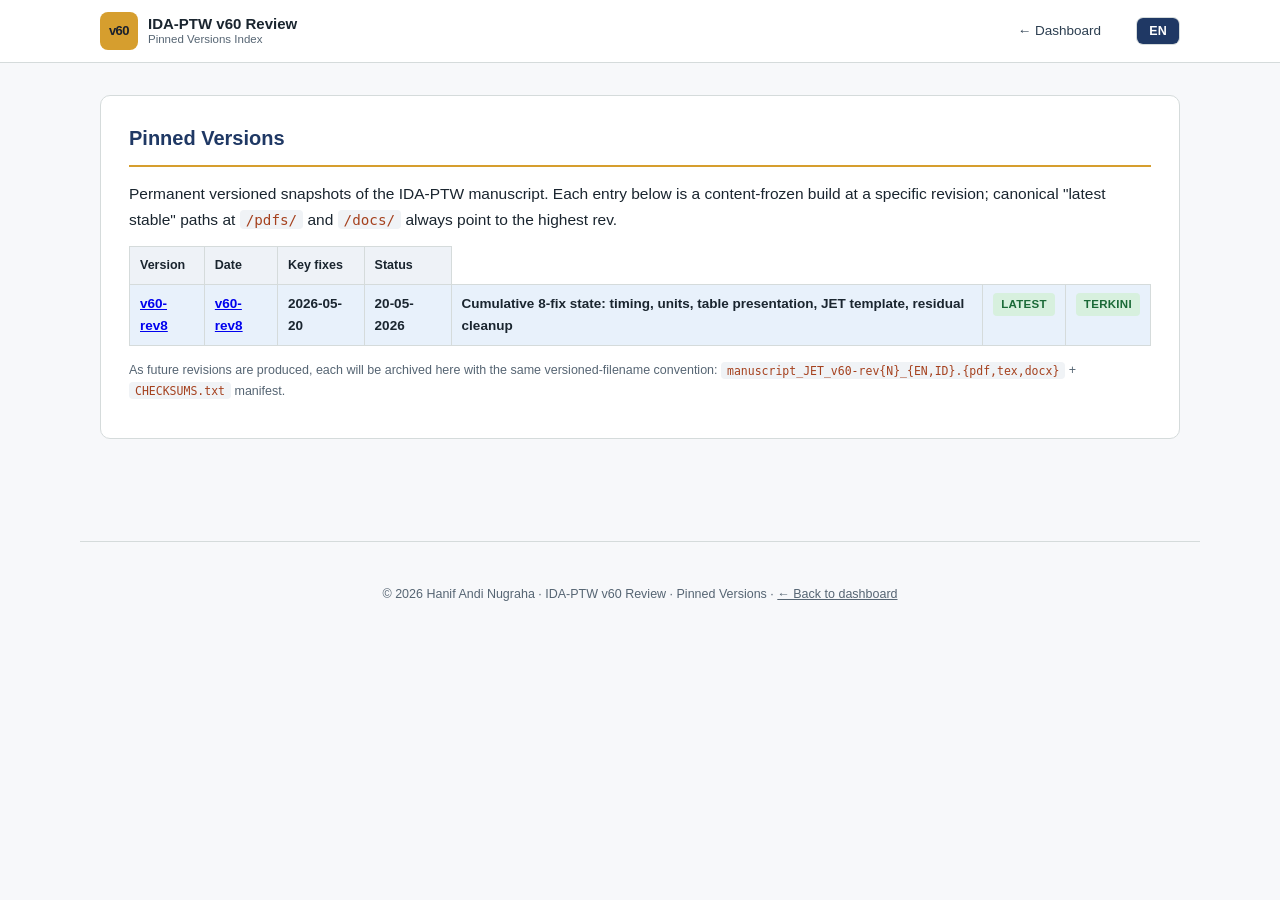
==== versions/index.html @ 470a066e "Add index.html landing pages to /versions/ and /versions/v60-rev8/ User reported HTTP 404 at:   http" ====
<!doctype html>
<html lang="en">
<head>
<meta charset="utf-8">
<meta name="viewport" content="width=device-width, initial-scale=1">
<title>Pinned Versions — IDA-PTW v60 Review</title>
<meta name="robots" content="noindex,nofollow">
<link rel="stylesheet" href="../assets/css/style.css">
</head>
<body class="lang-id">

<header class="top">
  <div class="wrap">
    <a class="brand" href="../index.html" data-keep-lang>
      <div class="brand-mark">v60</div>
      <div class="brand-text">
        <b data-lang="en">IDA-PTW v60 Review</b>
        <b data-lang="id">Tinjauan IDA-PTW v60</b>
        <span data-lang="en">Pinned Versions Index</span>
        <span data-lang="id">Indeks Versi Terkunci</span>
      </div>
    </a>
    <nav class="nav">
      <a href="../index.html" data-keep-lang data-lang="en">← Dashboard</a>
      <a href="../index.html" data-keep-lang data-lang="id">← Beranda</a>
    </nav>
    <div class="lang-toggle" role="tablist" aria-label="Language">
      <button data-lang="en">EN</button>
      <button data-lang="id">ID</button>
    </div>
  </div>
</header>

<main>
  <section class="card">
    <h2 data-lang="en">Pinned Versions</h2>
    <h2 data-lang="id">Versi Terkunci</h2>
    <p data-lang="en">Permanent versioned snapshots of the IDA-PTW manuscript. Each entry below is a content-frozen build at a specific revision; canonical "latest stable" paths at <code>/pdfs/</code> and <code>/docs/</code> always point to the highest rev.</p>
    <p data-lang="id">Snapshot berversi permanen dari manuskrip IDA-PTW. Setiap entri di bawah adalah build yang konten-nya dibekukan pada revisi tertentu; path kanonik "latest stable" di <code>/pdfs/</code> dan <code>/docs/</code> selalu mengacu ke rev tertinggi.</p>

    <div class="table-wrap">
    <table>
    <thead><tr>
      <th data-lang="en">Version</th><th data-lang="id">Versi</th>
      <th data-lang="en">Date</th><th data-lang="id">Tanggal</th>
      <th data-lang="en">Key fixes</th><th data-lang="id">Fix utama</th>
      <th data-lang="en">Status</th><th data-lang="id">Status</th>
    </tr></thead>
    <tbody>
    <tr class="highlight">
      <td><a href="v60-rev8/"><b>v60-rev8</b></a></td>
      <td><a href="v60-rev8/"><b>v60-rev8</b></a></td>
      <td>2026-05-20</td>
      <td>20-05-2026</td>
      <td data-lang="en">Cumulative 8-fix state: timing, units, table presentation, JET template, residual cleanup</td>
      <td data-lang="id">Cumulative 8-fix: timing, satuan, presentasi tabel, template JET, pembersihan residual</td>
      <td><span class="badge b-ok">LATEST</span></td>
      <td><span class="badge b-ok">TERKINI</span></td>
    </tr>
    </tbody>
    </table>
    </div>

    <p class="small muted" data-lang="en">As future revisions are produced, each will be archived here with the same versioned-filename convention: <code>manuscript_JET_v60-rev{N}_{EN,ID}.{pdf,tex,docx}</code> + <code>CHECKSUMS.txt</code> manifest.</p>
    <p class="small muted" data-lang="id">Setiap revisi masa depan akan diarsipkan di sini dengan konvensi nama file yang sama: <code>manuscript_JET_v60-rev{N}_{EN,ID}.{pdf,tex,docx}</code> + manifest <code>CHECKSUMS.txt</code>.</p>
  </section>
</main>

<footer class="site">
  <p>
    <span data-lang="en">© 2026 Hanif Andi Nugraha · IDA-PTW v60 Review · Pinned Versions · <a href="../index.html" data-keep-lang>← Back to dashboard</a></span>
    <span data-lang="id">© 2026 Hanif Andi Nugraha · Tinjauan IDA-PTW v60 · Versi Terkunci · <a href="../index.html" data-keep-lang>← Kembali ke beranda</a></span>
  </p>
</footer>

<script src="../assets/js/i18n.js"></script>
</body>
</html>
---- assets/css/style.css ----
/* =========  IDA-PTW v60 Review Portal — Shared Stylesheet  ========= */
* { box-sizing: border-box; }
:root{
  --c-ink:#1a252f;
  --c-ink-soft:#2c3e50;
  --c-muted:#566573;
  --c-subtle:#7f8c8d;
  --c-line:#d5dbdb;
  --c-line-soft:#e6e9eb;
  --c-accent:#1f3864;
  --c-accent-2:#2574a9;
  --c-gold:#d69e2e;
  --c-gold-soft:#fff4e0;
  --c-success:#27ae60;
  --c-warn:#e67e22;
  --c-danger:#c0392b;
  --c-bg:#f7f8fa;
  --c-card:#ffffff;
  --c-hero:linear-gradient(135deg,#1f3864 0%,#2574a9 100%);
  --max:1120px;
  --r:10px;
}
html{scroll-behavior:smooth}
body{
  margin:0; font-family:-apple-system,BlinkMacSystemFont,"Segoe UI",Roboto,"Helvetica Neue",Arial,sans-serif;
  font-size:15.5px; line-height:1.65; color:var(--c-ink);
  background:var(--c-bg);
}

/* ==== Header ==== */
.top{
  background:var(--c-card); border-bottom:1px solid var(--c-line);
  position:sticky; top:0; z-index:100;
  backdrop-filter:blur(6px);
}
.top .wrap{
  max-width:var(--max); margin:0 auto; padding:12px 20px;
  display:flex; align-items:center; gap:16px;
}
.brand{display:flex; align-items:center; gap:10px; text-decoration:none; color:var(--c-ink);}
.brand-mark{
  width:38px; height:38px; border-radius:8px; display:grid; place-items:center;
  background:var(--c-gold); color:#1a202c; font-weight:800; font-size:13px;
  letter-spacing:-0.5px;
}
.brand-text{line-height:1.18}
.brand-text b{display:block; font-size:15px; font-weight:700}
.brand-text span{display:block; font-size:11.5px; color:var(--c-muted)}

.nav{margin-left:auto; display:flex; gap:4px; flex-wrap:wrap; align-items:center}
.nav a{
  text-decoration:none; color:var(--c-ink-soft); font-size:13.5px; font-weight:500;
  padding:7px 11px; border-radius:6px; transition:all .15s;
}
.nav a:hover{background:var(--c-line-soft); color:var(--c-accent)}
.nav a.active{background:var(--c-accent); color:#fff}

.lang-toggle{
  display:inline-flex; border:1px solid var(--c-line); border-radius:7px;
  background:var(--c-bg); margin-left:8px; overflow:hidden;
}
.lang-toggle button{
  border:0; background:transparent; padding:6px 12px; font-size:12.5px;
  font-weight:600; color:var(--c-muted); cursor:pointer; min-width:42px;
  font-family:inherit;
}
.lang-toggle button.active{background:var(--c-accent); color:#fff}

/* ==== Hero ==== */
.hero{
  background:var(--c-hero); color:#fff; padding:60px 20px 68px;
}
.hero .wrap{max-width:var(--max); margin:0 auto}
.hero h1{margin:0 0 10px; font-size:28px; font-weight:800; letter-spacing:-0.5px; line-height:1.25}
.hero p.sub{margin:0; font-size:15px; opacity:0.92; max-width:820px}
.hero .meta{
  margin-top:22px; display:flex; gap:22px; flex-wrap:wrap; font-size:12.5px;
  opacity:0.92;
}
.hero .meta span strong{display:block; font-weight:600; opacity:0.75; text-transform:uppercase; letter-spacing:0.8px; font-size:10.5px; margin-bottom:2px}
.hero .meta span b{font-size:14px}

/* ==== Container ==== */
main{max-width:var(--max); margin:0 auto; padding:32px 20px 60px}
section.card{
  background:var(--c-card); border:1px solid var(--c-line); border-radius:var(--r);
  padding:26px 28px; margin-bottom:22px;
}
section.card h2{
  margin:0 0 14px; color:var(--c-accent); font-size:20px; font-weight:700;
  padding-bottom:10px; border-bottom:2px solid var(--c-gold);
}
section.card h3{margin:22px 0 10px; color:var(--c-ink); font-size:16.5px; font-weight:700}
section.card h4{margin:16px 0 6px; color:var(--c-ink-soft); font-size:14.5px; font-weight:600}
section.card p{margin:10px 0}

/* ==== Landing cards ==== */
.grid-docs{display:grid; grid-template-columns:repeat(auto-fit, minmax(260px, 1fr)); gap:18px; margin-top:10px}
.doc-card{
  background:var(--c-card); border:1px solid var(--c-line); border-radius:var(--r);
  padding:20px 22px; text-decoration:none; color:inherit; transition:all .18s;
  display:flex; flex-direction:column; min-height:190px; position:relative;
}
.doc-card:hover{border-color:var(--c-accent-2); box-shadow:0 6px 20px rgba(31,56,100,.09); transform:translateY(-2px)}
.doc-card .tag{
  position:absolute; top:14px; right:16px; font-size:10.5px; font-weight:700;
  padding:3px 8px; border-radius:4px; letter-spacing:0.5px;
  background:var(--c-line-soft); color:var(--c-muted);
}
.doc-card .tag.md{background:#fff4e0; color:#b87323}
.doc-card .tag.docx{background:#dce6f5; color:#1f3864}
.doc-card .tag.fig{background:#e4f6e8; color:#1e7a3e}
.doc-card .tag.pdf{background:#fae5e1; color:#8a2720}
.doc-card .tag.gold{background:var(--c-gold-soft); color:#7a5a12}
.doc-card h3{margin:0 0 6px; font-size:15.5px; color:var(--c-accent); font-weight:700}
.doc-card p{margin:4px 0 0; font-size:13.5px; color:var(--c-muted); flex:1}
.doc-card .open{margin-top:12px; font-size:12.5px; font-weight:600; color:var(--c-accent-2)}

/* ==== Tables ==== */
.table-wrap{overflow-x:auto; margin:14px 0}
table{
  border-collapse:collapse; width:100%; font-size:13.5px;
  background:var(--c-card);
}
th, td{
  border:1px solid var(--c-line); padding:8px 10px; text-align:left; vertical-align:top;
}
th{background:#eef2f7; font-weight:700; color:var(--c-ink); font-size:12.5px}
td.num, th.num{text-align:center; font-variant-numeric:tabular-nums}
tr.highlight td{background:#e8f1fb; font-weight:700}
tr.warn td{background:#fff4e0}
tr.ok td{background:#e6f7ec}

/* ==== Lists ==== */
ul, ol{padding-left:22px; margin:10px 0}
li{margin:5px 0}

/* ==== Inline elements ==== */
code{
  background:#f0f3f6; padding:1.5px 6px; border-radius:4px; font-size:0.92em;
  font-family:"SF Mono", Menlo, Consolas, monospace; color:#a5411e;
}
pre{
  background:#1a252f; color:#d4e7e4; padding:14px 16px; border-radius:6px;
  overflow-x:auto; font-size:12.5px; line-height:1.5;
}
pre code{background:transparent; color:inherit; padding:0}
blockquote{
  border-left:3px solid var(--c-accent-2); background:#f0f6fc;
  padding:8px 16px; margin:14px 0; color:var(--c-ink-soft); font-size:14px;
  border-radius:0 6px 6px 0;
}

/* ==== Severity badges ==== */
.badge{
  display:inline-block; padding:2px 8px; border-radius:4px; font-size:11.5px;
  font-weight:700; letter-spacing:0.3px; text-transform:uppercase;
}
.b-block{background:#fae5e1; color:#8a2720}
.b-major{background:#fff1d6; color:#a55e12}
.b-minor{background:#fff9df; color:#7a6515}
.b-ok{background:#d7f0de; color:#1a6a37}
.b-info{background:#dce6f5; color:#1f3864}

/* ==== Callouts ==== */
.callout{
  padding:12px 18px; border-radius:8px; margin:14px 0; font-size:14px;
  border-left:4px solid; display:flex; gap:12px;
}
.callout .ic{font-size:18px; flex-shrink:0}
.callout.important{background:#eef3fa; border-color:var(--c-accent-2); color:var(--c-ink-soft)}
.callout.warn{background:#fff6e5; border-color:var(--c-warn); color:#693911}
.callout.danger{background:#fbe9e4; border-color:var(--c-danger); color:#702319}
.callout.tip{background:#e6f7ec; border-color:var(--c-success); color:#1d5830}

/* ==== Buttons ==== */
.btn{
  display:inline-flex; align-items:center; gap:6px; padding:8px 14px;
  border-radius:6px; font-size:13px; font-weight:600; text-decoration:none;
  transition:all .15s; border:1px solid;
}
.btn-primary{background:var(--c-accent); color:#fff; border-color:var(--c-accent)}
.btn-primary:hover{background:var(--c-accent-2); border-color:var(--c-accent-2)}
.btn-outline{background:transparent; color:var(--c-accent); border-color:var(--c-accent)}
.btn-outline:hover{background:var(--c-accent); color:#fff}
.btn-gold{background:var(--c-gold); color:#1a202c; border-color:var(--c-gold)}
.btn-gold:hover{background:#b88728; border-color:#b88728; color:#fff}

/* ==== Button row ==== */
.btn-row{display:flex; flex-wrap:wrap; gap:8px; margin:14px 0}

/* ==== TL;DR card ==== */
.tldr{
  background:linear-gradient(135deg, #fff9e6 0%, #fef3c7 100%);
  border:1px solid #f5deb3; border-radius:10px; padding:18px 22px; margin:10px 0 22px;
}
.tldr b{color:#7a4e00}

/* ==== Image viewer ==== */
.img-frame{
  background:#fafbfc; padding:18px; border:1px solid var(--c-line); border-radius:10px;
  text-align:center; margin:14px 0;
}
.img-frame img{max-width:100%; height:auto; display:block; margin:0 auto; border:1px solid var(--c-line-soft); border-radius:4px}
.img-frame .caption{margin-top:10px; font-size:13px; color:var(--c-muted); font-style:italic}

/* ==== Footer ==== */
footer.site{
  max-width:var(--max); margin:0 auto; padding:30px 20px 40px;
  color:var(--c-muted); font-size:12.5px; text-align:center; border-top:1px solid var(--c-line);
  margin-top:20px;
}
footer.site a{color:var(--c-muted)}

/* ==== i18n: show/hide by language ==== */
body.lang-en [data-lang="id"]{display:none}
body.lang-id [data-lang="en"]{display:none}

/* ==== Utility ==== */
.mono{font-family:"SF Mono", Menlo, Consolas, monospace; font-size:0.92em}
.muted{color:var(--c-muted)}
.small{font-size:12.5px}
.right{text-align:right}
.center{text-align:center}
.hr{height:1px; background:var(--c-line); border:0; margin:20px 0}

@media(max-width:760px){
  .hero{padding:40px 16px 46px}
  .hero h1{font-size:22px}
  section.card{padding:18px 16px}
  .nav{order:3; width:100%; justify-content:flex-start; margin-left:0}
  .nav a{padding:6px 8px; font-size:12.5px}
  .top .wrap{flex-wrap:wrap}
  .brand-text b{font-size:13.5px}
  .brand-text span{font-size:10.5px}
}
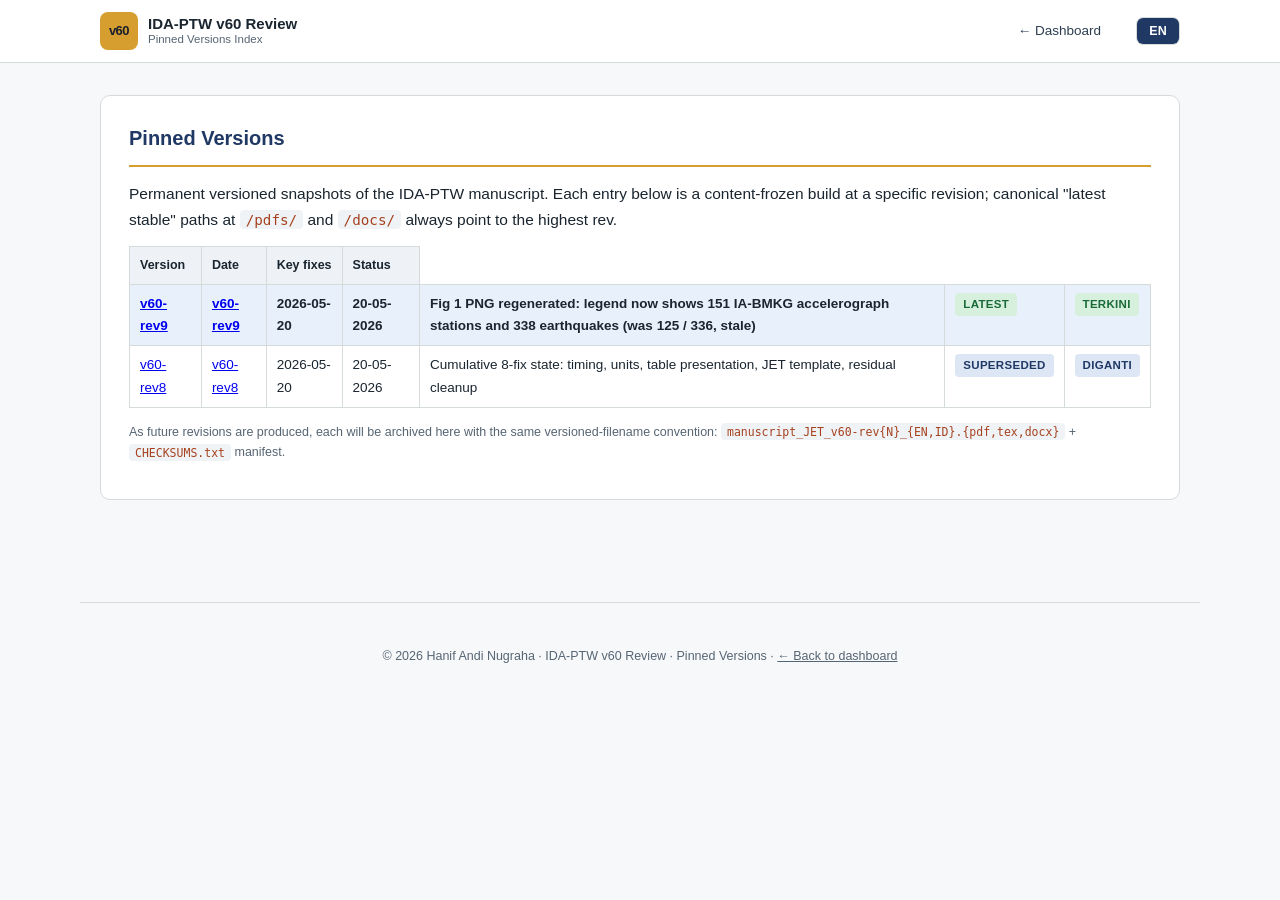
==== commit 43e50269: "Manuscript v60-rev9: Fig 1 PNG regenerated with correct counts (151 / 338) Promotor flagged Fig 1 le" ====
--- a/versions/index.html
+++ b/versions/index.html
@@ -48,14 +48,24 @@
     </tr></thead>
     <tbody>
     <tr class="highlight">
-      <td><a href="v60-rev8/"><b>v60-rev8</b></a></td>
-      <td><a href="v60-rev8/"><b>v60-rev8</b></a></td>
+      <td><a href="v60-rev9/"><b>v60-rev9</b></a></td>
+      <td><a href="v60-rev9/"><b>v60-rev9</b></a></td>
+      <td>2026-05-20</td>
+      <td>20-05-2026</td>
+      <td data-lang="en">Fig 1 PNG regenerated: legend now shows 151 IA-BMKG accelerograph stations and 338 earthquakes (was 125 / 336, stale)</td>
+      <td data-lang="id">PNG Fig 1 diregenerasi: legend kini menampilkan 151 stasiun accelerograph IA-BMKG dan 338 gempa (sebelumnya 125 / 336, stale)</td>
+      <td><span class="badge b-ok">LATEST</span></td>
+      <td><span class="badge b-ok">TERKINI</span></td>
+    </tr>
+    <tr>
+      <td><a href="v60-rev8/">v60-rev8</a></td>
+      <td><a href="v60-rev8/">v60-rev8</a></td>
       <td>2026-05-20</td>
       <td>20-05-2026</td>
       <td data-lang="en">Cumulative 8-fix state: timing, units, table presentation, JET template, residual cleanup</td>
       <td data-lang="id">Cumulative 8-fix: timing, satuan, presentasi tabel, template JET, pembersihan residual</td>
-      <td><span class="badge b-ok">LATEST</span></td>
-      <td><span class="badge b-ok">TERKINI</span></td>
+      <td><span class="badge b-info">SUPERSEDED</span></td>
+      <td><span class="badge b-info">DIGANTI</span></td>
     </tr>
     </tbody>
     </table>
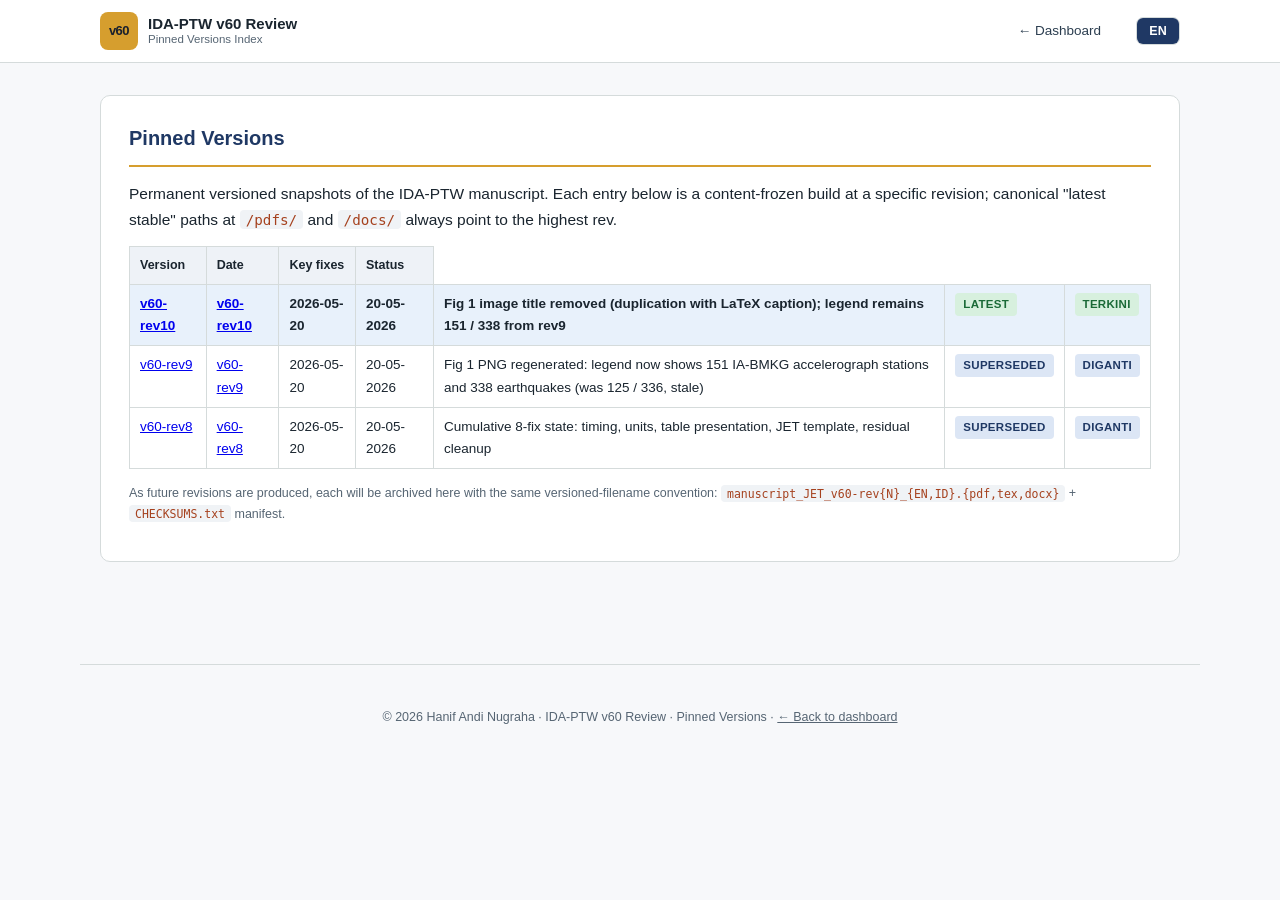
==== commit d7fde7d5: "Manuscript v60-rev10: Fig 1 image title removed User: "Gambar tak perlu ada Title" — sharp editorial" ====
--- a/versions/index.html
+++ b/versions/index.html
@@ -48,14 +48,24 @@
     </tr></thead>
     <tbody>
     <tr class="highlight">
-      <td><a href="v60-rev9/"><b>v60-rev9</b></a></td>
-      <td><a href="v60-rev9/"><b>v60-rev9</b></a></td>
+      <td><a href="v60-rev10/"><b>v60-rev10</b></a></td>
+      <td><a href="v60-rev10/"><b>v60-rev10</b></a></td>
+      <td>2026-05-20</td>
+      <td>20-05-2026</td>
+      <td data-lang="en">Fig 1 image title removed (duplication with LaTeX caption); legend remains 151 / 338 from rev9</td>
+      <td data-lang="id">Title image Fig 1 dihapus (duplikat dengan caption LaTeX); legend tetap 151 / 338 dari rev9</td>
+      <td><span class="badge b-ok">LATEST</span></td>
+      <td><span class="badge b-ok">TERKINI</span></td>
+    </tr>
+    <tr>
+      <td><a href="v60-rev9/">v60-rev9</a></td>
+      <td><a href="v60-rev9/">v60-rev9</a></td>
       <td>2026-05-20</td>
       <td>20-05-2026</td>
       <td data-lang="en">Fig 1 PNG regenerated: legend now shows 151 IA-BMKG accelerograph stations and 338 earthquakes (was 125 / 336, stale)</td>
       <td data-lang="id">PNG Fig 1 diregenerasi: legend kini menampilkan 151 stasiun accelerograph IA-BMKG dan 338 gempa (sebelumnya 125 / 336, stale)</td>
-      <td><span class="badge b-ok">LATEST</span></td>
-      <td><span class="badge b-ok">TERKINI</span></td>
+      <td><span class="badge b-info">SUPERSEDED</span></td>
+      <td><span class="badge b-info">DIGANTI</span></td>
     </tr>
     <tr>
       <td><a href="v60-rev8/">v60-rev8</a></td>
